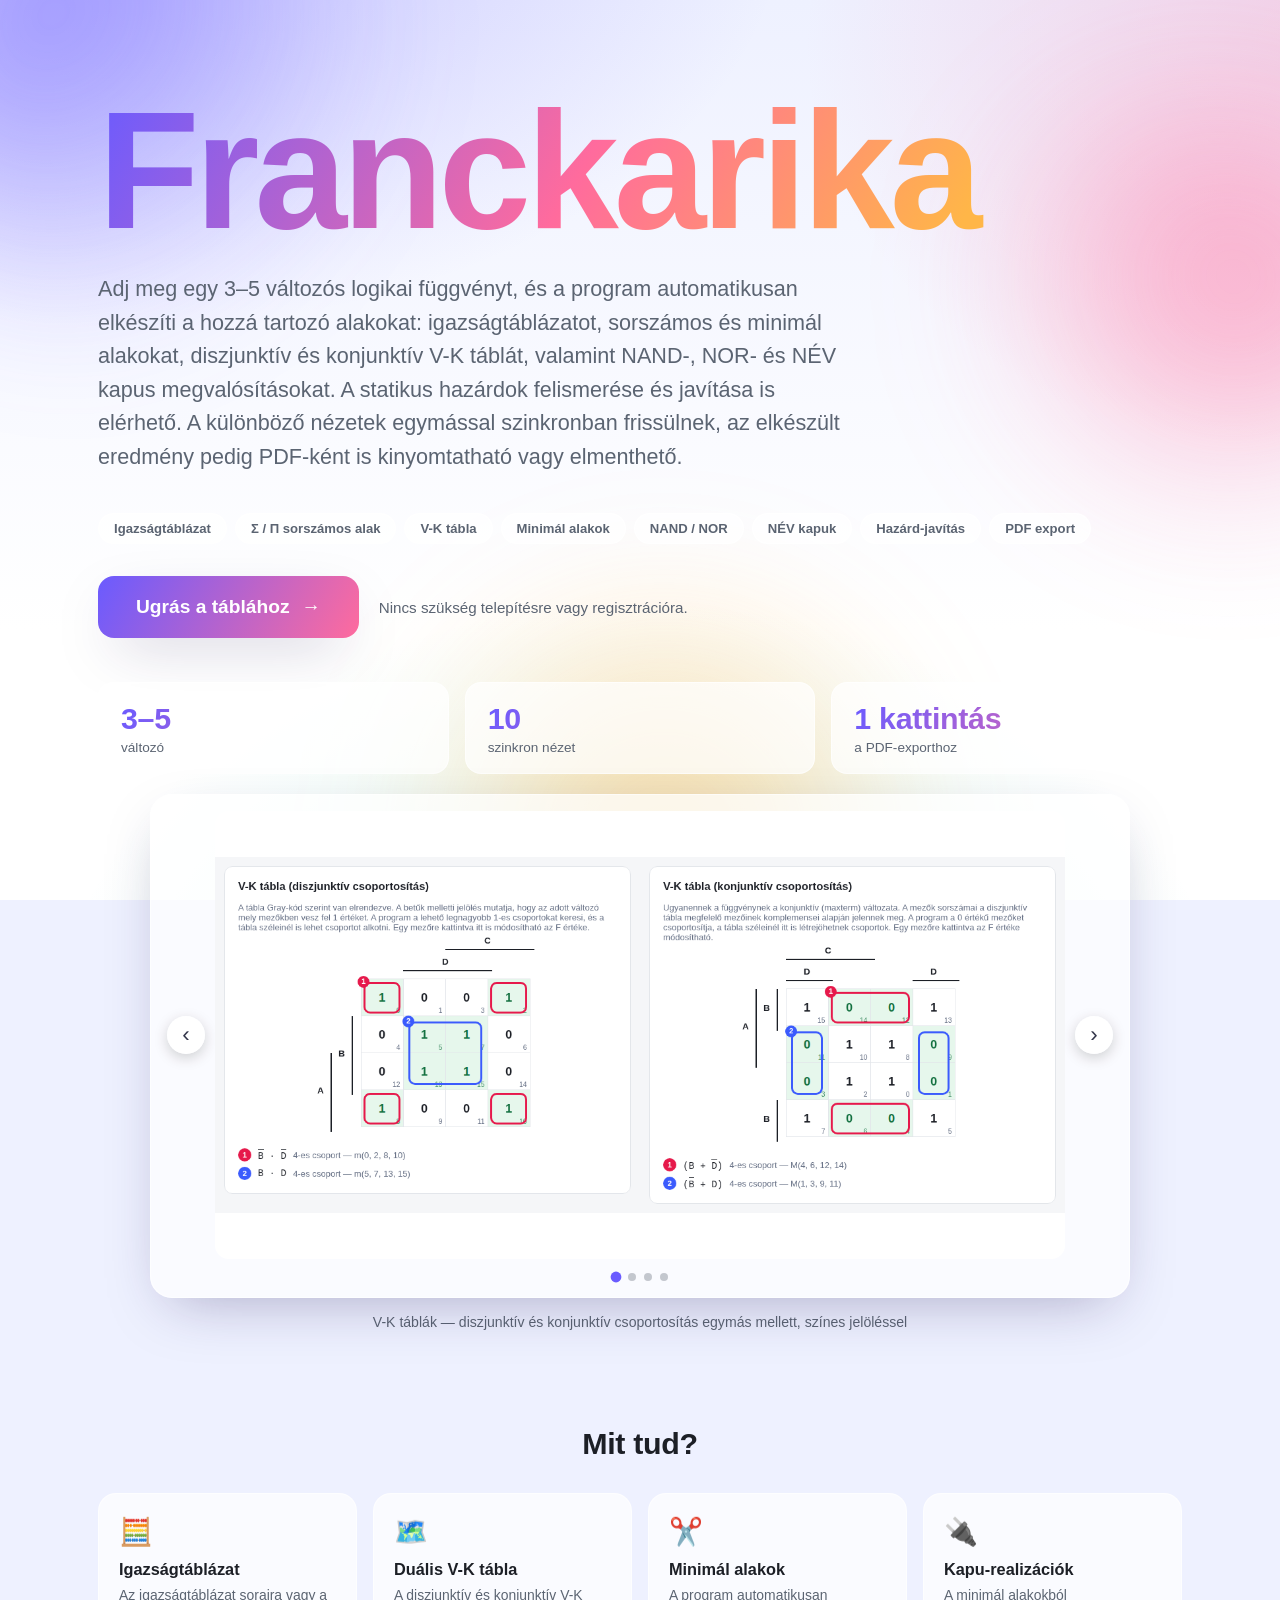
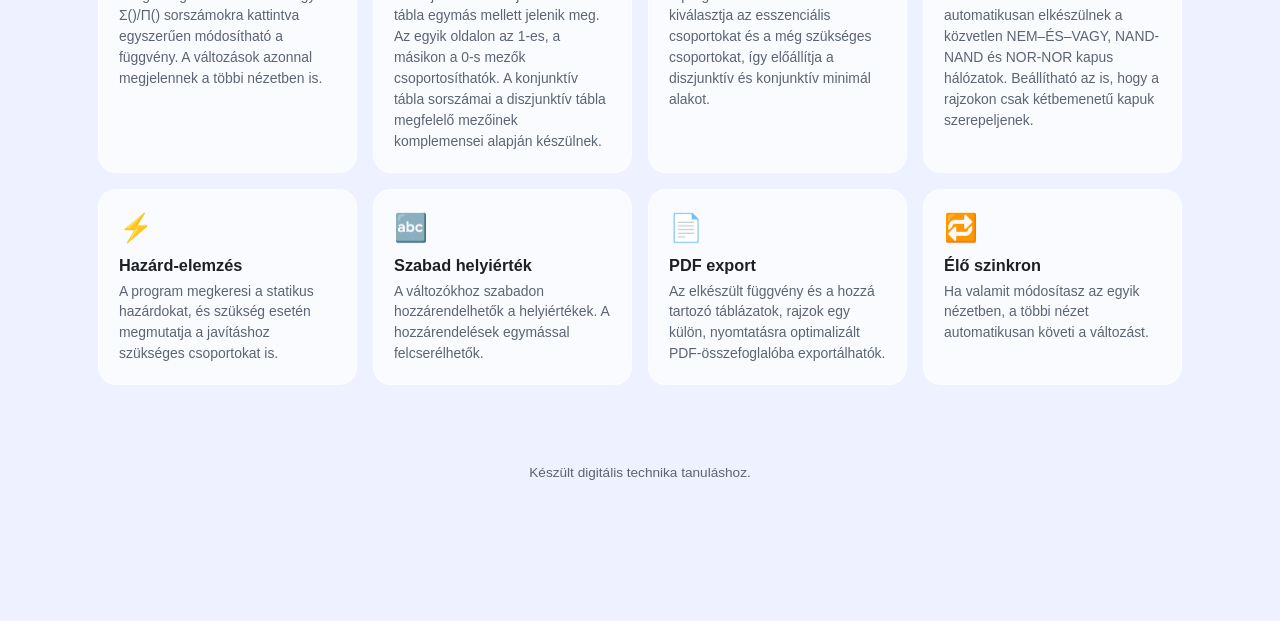
==== index.html @ 56fce655 "Initial commit" ====
<!DOCTYPE html>
<html lang="hu">
<head>
<meta charset="UTF-8">
<meta name="viewport" content="width=device-width, initial-scale=1.0">
<title>Franckarika</title>
<link rel="stylesheet" href="landing.css">
<link rel="stylesheet" href="shared.css">
</head>
<body>
  <div class="page-loader" id="page-loader">
    <div class="loader-grid"><span></span><span></span><span></span><span></span></div>
    <div class="loader-label">Betöltés…</div>
  </div>
  <script>
    (function () {
      var MIN_MS = 550;
      var start = performance.now();
      function reveal() {
        var el = document.getElementById("page-loader");
        if (!el) return;
        var wait = Math.max(0, MIN_MS - (performance.now() - start));
        setTimeout(function () { el.classList.add("is-hidden"); }, wait);
      }
      if (document.readyState === "complete") reveal();
      else window.addEventListener("load", reveal);
    })();
  </script>

  <div class="blob blob-a" aria-hidden="true"></div>
  <div class="blob blob-b" aria-hidden="true"></div>
  <div class="blob blob-c" aria-hidden="true"></div>

  <main class="landing">
    <section class="hero">
      <h1 class="hero-title">Franckarika</h1>
      <p class="hero-sub">Adj meg egy 3–5 változós logikai függvényt, és a program automatikusan elkészíti a hozzá tartozó alakokat: igazságtáblázatot, sorszámos és minimál alakokat, diszjunktív és konjunktív V-K táblát, valamint NAND-, NOR- és NÉV kapus megvalósításokat. A statikus hazárdok felismerése és javítása is elérhető. A különböző nézetek egymással szinkronban frissülnek, az elkészült eredmény pedig PDF-ként is kinyomtatható vagy elmenthető.</p>

      <div class="format-chips" aria-hidden="true">
        <span class="format-chip">Igazságtáblázat</span>
        <span class="format-chip">Σ / Π sorszámos alak</span>
        <span class="format-chip">V-K tábla</span>
        <span class="format-chip">Minimál alakok</span>
        <span class="format-chip">NAND / NOR</span>
        <span class="format-chip">NÉV kapuk</span>
        <span class="format-chip">Hazárd-javítás</span>
        <span class="format-chip">PDF export</span>
      </div>

      <div class="cta-row">
        <a class="cta-btn" href="tool/">
          Ugrás a táblához <span class="arrow">→</span>
        </a>
        <span class="cta-hint">Nincs szükség telepítésre vagy regisztrációra.</span>
      </div>

      <div class="stats-row">
        <div class="stat">
          <div class="stat-num">3–5</div>
          <div class="stat-label">változó</div>
        </div>
        <div class="stat">
          <div class="stat-num">10</div>
          <div class="stat-label">szinkron nézet</div>
        </div>
        <div class="stat">
          <div class="stat-num">1 kattintás</div>
          <div class="stat-label">a PDF-exporthoz</div>
        </div>
      </div>
    </section>

    <section class="demo-section">
      <div class="demo-frame">
        <div class="demo-carousel-wrap">
          <button type="button" class="demo-nav demo-nav-prev" id="demo-prev" aria-label="Előző kép">‹</button>
          <div class="demo-carousel" id="demo-carousel">
            <img class="demo-slide is-active" src="demo-vktabla.png"
                 alt="A Franckarika diszjunktív és konjunktív V-K tábláját mutató részlete, színes csoportosítással"
                 data-caption="V-K táblák — diszjunktív és konjunktív csoportosítás egymás mellett, színes jelöléssel">
            <img class="demo-slide" src="demo-tablazat.png"
                 alt="Beállítások, igazságtáblázat és sorszámos alak egymás mellett"
                 data-caption="Igazságtáblázat és sorszámos alak — bármelyiket szerkeszted, a többi azonnal frissül">
            <img class="demo-slide" src="demo-kapuk.png"
                 alt="NAND és NOR kapu-realizáció automatikusan rajzolt hálózata"
                 data-caption="NAND és NOR kapu-realizáció — automatikusan rajzolt, De Morgan-azonosság szerinti hálózat">
            <img class="demo-slide" src="demo-pdf.png"
                 alt="Letisztult, színes, automatikusan generált PDF összefoglaló"
                 data-caption="Egy kattintással letölthető, nyomtatható PDF-összefoglaló">
          </div>
          <button type="button" class="demo-nav demo-nav-next" id="demo-next" aria-label="Következő kép">›</button>
        </div>
        <div class="demo-dots" id="demo-dots" role="tablist" aria-label="Demó képek">
          <button type="button" class="demo-dot is-active" aria-label="1. kép megjelenítése" aria-selected="true"></button>
          <button type="button" class="demo-dot" aria-label="2. kép megjelenítése" aria-selected="false"></button>
          <button type="button" class="demo-dot" aria-label="3. kép megjelenítése" aria-selected="false"></button>
          <button type="button" class="demo-dot" aria-label="4. kép megjelenítése" aria-selected="false"></button>
        </div>
      </div>
      <p class="demo-caption" id="demo-caption">V-K táblák — diszjunktív és konjunktív csoportosítás egymás mellett, színes jelöléssel</p>
    </section>

    <section class="features-section">
      <h2 class="features-heading">Mit tud?</h2>
      <div class="features">
        <div class="feature-card">
          <span class="icon">🧮</span>
          <h3>Igazságtáblázat</h3>
          <p>Az igazságtáblázat soraira vagy a Σ()/Π() sorszámokra kattintva egyszerűen módosítható a függvény. A változások azonnal megjelennek a többi nézetben is.</p>
        </div>
        <div class="feature-card">
          <span class="icon">🗺️</span>
          <h3>Duális V-K tábla</h3>
          <p>A diszjunktív és konjunktív V-K tábla egymás mellett jelenik meg. Az egyik oldalon az 1-es, a másikon a 0-s mezők csoportosíthatók. A konjunktív tábla sorszámai a diszjunktív tábla megfelelő mezőinek komplemensei alapján készülnek.</p>
        </div>
        <div class="feature-card">
          <span class="icon">✂️</span>
          <h3>Minimál alakok</h3>
          <p>A program automatikusan kiválasztja az esszenciális csoportokat és a még szükséges csoportokat, így előállítja a diszjunktív és konjunktív minimál alakot.</p>
        </div>
        <div class="feature-card">
          <span class="icon">🔌</span>
          <h3>Kapu-realizációk</h3>
          <p>A minimál alakokból automatikusan elkészülnek a közvetlen NEM–ÉS–VAGY, NAND-NAND és NOR-NOR kapus hálózatok. Beállítható az is, hogy a rajzokon csak kétbemenetű kapuk szerepeljenek.</p>
        </div>
        <div class="feature-card">
          <span class="icon">⚡</span>
          <h3>Hazárd-elemzés</h3>
          <p>A program megkeresi a statikus hazárdokat, és szükség esetén megmutatja a javításhoz szükséges csoportokat is.</p>
        </div>
        <div class="feature-card">
          <span class="icon">🔤</span>
          <h3>Szabad helyiérték</h3>
          <p>A változókhoz szabadon hozzárendelhetők a helyiértékek. A hozzárendelések egymással felcserélhetők.</p>
        </div>
        <div class="feature-card">
          <span class="icon">📄</span>
          <h3>PDF export</h3>
          <p>Az elkészült függvény és a hozzá tartozó táblázatok, rajzok egy külön, nyomtatásra optimalizált PDF-összefoglalóba exportálhatók.</p>
        </div>
        <div class="feature-card">
          <span class="icon">🔁</span>
          <h3>Élő szinkron</h3>
          <p>Ha valamit módosítasz az egyik nézetben, a többi nézet automatikusan követi a változást.</p>
        </div>
      </div>
    </section>

    <p class="footer-note">Készült digitális technika tanuláshoz.</p>
  </main>

  <script src="landing.js"></script>
  <script src="transition.js"></script>
</body>
</html>
---- landing.css ----
:root {
  --bg-1: #eef1ff;
  --bg-2: #ffffff;
  --text: #1c1f26;
  --muted: #5b6472;
  --card-bg: rgba(255, 255, 255, 0.72);
  --card-border: rgba(255, 255, 255, 0.6);
  --accent-a: #6a5bff;
  --accent-b: #ff6b9d;
  --accent-c: #35d0ba;
  --accent-d: #ffb648;
  --shadow: 0 20px 60px -20px rgba(40, 30, 90, 0.35);
}

@media (prefers-color-scheme: dark) {
  :root {
    --bg-1: #0f1020;
    --bg-2: #14152a;
    --text: #eef0ff;
    --muted: #a4a9c4;
    --card-bg: rgba(30, 28, 58, 0.6);
    --card-border: rgba(255, 255, 255, 0.08);
    --shadow: 0 20px 60px -18px rgba(0, 0, 0, 0.6);
  }
}

* { box-sizing: border-box; }

/* page-loader/page-transition rules themselves live in shared.css; this page
   only needs to say what background the loader should match */
.page-loader {
  background: var(--bg-1);
}

html {
  background: var(--bg-1);
  overflow-x: hidden;
}

body {
  margin: 0;
  min-height: 100vh;
  color: var(--text);
  font-family: -apple-system, BlinkMacSystemFont, "Segoe UI", Roboto, Helvetica, Arial, sans-serif;
  background:
    radial-gradient(1100px 700px at 10% -10%, color-mix(in srgb, var(--accent-a) 28%, transparent), transparent 60%),
    radial-gradient(900px 700px at 105% 5%, color-mix(in srgb, var(--accent-b) 26%, transparent), transparent 60%),
    radial-gradient(1000px 800px at 50% 120%, color-mix(in srgb, var(--accent-c) 22%, transparent), transparent 60%),
    linear-gradient(180deg, var(--bg-1), var(--bg-2) 70%);
  background-attachment: fixed;
  overflow-x: hidden;
  position: relative;
}

/* soft drifting color blobs behind the content for extra depth/motion */
.blob {
  position: fixed;
  border-radius: 50%;
  filter: blur(70px);
  opacity: 0.55;
  z-index: 0;
  pointer-events: none;
}

.blob-a {
  width: 520px;
  height: 520px;
  top: -160px;
  left: -120px;
  background: radial-gradient(circle at 30% 30%, var(--accent-a), transparent 70%);
  animation: drift-a 22s ease-in-out infinite;
}

.blob-b {
  width: 460px;
  height: 460px;
  top: 10%;
  right: -140px;
  background: radial-gradient(circle at 60% 40%, var(--accent-b), transparent 70%);
  animation: drift-b 26s ease-in-out infinite;
}

.blob-c {
  width: 560px;
  height: 560px;
  bottom: -220px;
  left: 30%;
  background: radial-gradient(circle at 50% 50%, var(--accent-d), transparent 70%);
  animation: drift-c 30s ease-in-out infinite;
}

@keyframes drift-a {
  0%, 100% { transform: translate(0, 0) scale(1); }
  50% { transform: translate(60px, 50px) scale(1.08); }
}

@keyframes drift-b {
  0%, 100% { transform: translate(0, 0) scale(1); }
  50% { transform: translate(-50px, 40px) scale(1.06); }
}

@keyframes drift-c {
  0%, 100% { transform: translate(0, 0) scale(1); }
  50% { transform: translate(40px, -30px) scale(1.05); }
}

.landing {
  position: relative;
  z-index: 1;
  max-width: 1180px;
  margin: 0 auto;
  padding: 64px 48px 120px;
}

.hero {
  min-height: 62vh;
  display: flex;
  flex-direction: column;
  justify-content: center;
}

h1.hero-title {
  font-size: clamp(4rem, 13vw, 11rem);
  line-height: 0.94;
  margin: 28px 0 24px;
  font-weight: 800;
  letter-spacing: -0.03em;
  background: linear-gradient(120deg, var(--accent-a), var(--accent-b) 45%, var(--accent-d) 80%);
  -webkit-background-clip: text;
  background-clip: text;
  color: transparent;
}

.hero-sub {
  font-size: 1.35rem;
  line-height: 1.55;
  color: var(--muted);
  max-width: 62ch;
  margin: 0 0 40px;
}

.format-chips {
  display: flex;
  flex-wrap: wrap;
  gap: 8px;
  margin: 0 0 32px;
}

.format-chip {
  padding: 7px 15px;
  border-radius: 999px;
  background: var(--card-bg);
  border: 1px solid var(--card-border);
  backdrop-filter: blur(6px);
  font-size: 0.82rem;
  font-weight: 600;
  color: var(--muted);
}

.cta-row {
  display: flex;
  align-items: center;
  gap: 20px;
  flex-wrap: wrap;
}

.cta-btn {
  display: inline-flex;
  align-items: center;
  gap: 12px;
  font-size: 1.2rem;
  font-weight: 700;
  color: #fff;
  text-decoration: none;
  padding: 20px 38px;
  border-radius: 16px;
  background: linear-gradient(120deg, var(--accent-a), var(--accent-b));
  box-shadow: var(--shadow);
  transition: transform 0.18s ease, box-shadow 0.18s ease;
}

.cta-btn:hover {
  transform: translateY(-3px) scale(1.02);
  box-shadow: 0 28px 70px -16px rgba(90, 60, 200, 0.5);
}

.cta-btn:active {
  transform: translateY(0) scale(0.99);
}

.cta-btn .arrow {
  transition: transform 0.18s ease;
}

.cta-btn:hover .arrow {
  transform: translateX(5px);
}

.cta-hint {
  color: var(--muted);
  font-size: 0.95rem;
}

.stats-row {
  display: flex;
  flex-wrap: wrap;
  gap: 16px;
  margin-top: 44px;
}

.stat {
  flex: 1 1 160px;
  background: var(--card-bg);
  border: 1px solid var(--card-border);
  border-radius: 16px;
  padding: 18px 22px;
  backdrop-filter: blur(6px);
}

.stat-num {
  font-size: 1.9rem;
  font-weight: 800;
  letter-spacing: -0.01em;
  background: linear-gradient(120deg, var(--accent-a), var(--accent-b));
  -webkit-background-clip: text;
  background-clip: text;
  color: transparent;
}

.stat-label {
  font-size: 0.85rem;
  color: var(--muted);
  margin-top: 4px;
}

/* the product shot gets its own full-width section below the hero, instead
   of squeezed into a side column — makes it the centerpiece it deserves
   and lets it scale up on wide screens */
.demo-section {
  margin-top: 20px;
}

.demo-frame {
  max-width: 980px;
  margin: 0 auto;
  background: var(--card-bg);
  border: 1px solid var(--card-border);
  border-radius: 22px;
  padding: 16px;
  box-shadow: var(--shadow);
  backdrop-filter: blur(6px);
  transition: transform 0.25s ease;
}

.demo-frame:hover {
  transform: translateY(-4px);
}

/* the carousel and its two nav buttons as flex siblings — the buttons
   take their own fixed width and the carousel fills whatever's left, so
   they sit fully beside the picture rather than floating on top of it,
   at any frame width, with no absolute-position math needed */
.demo-carousel-wrap {
  display: flex;
  align-items: center;
  gap: 10px;
}

/* fixed-ratio "stage" so the frame never jumps size as slides of very
   different natural shapes (a wide K-map pair vs. a tall PDF page) cross-
   fade through it — object-fit:contain letterboxes/pillarboxes each one
   against the mat color instead of cropping or stretching it */
.demo-carousel {
  position: relative;
  flex: 1 1 auto;
  min-width: 0;
  aspect-ratio: 1.9 / 1;
  background: var(--bg-2);
  border-radius: 14px;
  overflow: hidden;
}

.demo-slide {
  position: absolute;
  inset: 0;
  width: 100%;
  height: 100%;
  object-fit: contain;
  opacity: 0;
  transition: opacity 0.5s ease;
}

.demo-slide.is-active {
  opacity: 1;
}

/* small round "glass" buttons beside the picture — the dots alone don't
   read as "there's more" at a glance, these make it obvious there's a
   whole set of screenshots to click through, not just one static picture */
.demo-nav {
  flex: none;
  width: 38px;
  height: 38px;
  border: none;
  border-radius: 50%;
  background: rgba(255, 255, 255, 0.85);
  color: #33364a;
  font-size: 1.4rem;
  line-height: 1;
  display: flex;
  align-items: center;
  justify-content: center;
  cursor: pointer;
  box-shadow: 0 4px 14px rgba(0, 0, 0, 0.18);
  transition: background 0.15s ease, transform 0.15s ease, box-shadow 0.15s ease;
}

.demo-nav:hover {
  background: #fff;
  box-shadow: 0 6px 18px rgba(0, 0, 0, 0.26);
  transform: scale(1.1);
}

.demo-nav:active {
  transform: scale(0.96);
}

@media (max-width: 560px) {
  .demo-carousel-wrap {
    gap: 6px;
  }

  .demo-nav {
    width: 30px;
    height: 30px;
    font-size: 1.1rem;
  }
}

.demo-dots {
  display: flex;
  justify-content: center;
  gap: 8px;
  margin-top: 14px;
}

/* var(--card-border) (translucent white) all but disappears sitting on
   .demo-frame's own translucent-white background — needs a solid, muted
   tone instead to actually read as a dot rather than nothing */
.demo-dot {
  width: 8px;
  height: 8px;
  padding: 0;
  border: none;
  border-radius: 999px;
  background: var(--muted);
  opacity: 0.35;
  cursor: pointer;
  transition: opacity 0.15s ease, background 0.15s ease, transform 0.15s ease;
}

.demo-dot:hover {
  opacity: 0.7;
}

.demo-dot.is-active {
  background: var(--accent-a);
  opacity: 1;
  transform: scale(1.35);
}

.demo-caption {
  text-align: center;
  color: var(--muted);
  font-size: 0.88rem;
  margin: 16px 0 0;
}

.features-section {
  margin-top: 96px;
}

.features-heading {
  text-align: center;
  font-size: 1.9rem;
  font-weight: 800;
  letter-spacing: -0.01em;
  margin: 0 0 32px;
}

/* explicit column counts per breakpoint instead of auto-fit — auto-fit's
   count depends on exact container width, and with 8 cards that easily
   lands on an awkward remainder (e.g. 4 across leaves the 9th alone on
   its own row). Fixed counts always divide 8 evenly, at every width */
.features {
  display: grid;
  grid-template-columns: repeat(4, 1fr);
  gap: 16px;
}

.feature-card {
  background: var(--card-bg);
  border: 1px solid var(--card-border);
  border-radius: 18px;
  padding: 22px 20px 20px;
  backdrop-filter: blur(6px);
  transition: transform 0.18s ease, box-shadow 0.18s ease;
}

.feature-card:hover {
  transform: translateY(-3px);
  box-shadow: var(--shadow);
}

.feature-card .icon {
  font-size: 1.7rem;
  display: block;
  margin-bottom: 12px;
}

.feature-card h3 {
  font-size: 1.02rem;
  margin: 0 0 6px;
}

.feature-card p {
  font-size: 0.87rem;
  color: var(--muted);
  margin: 0;
  line-height: 1.5;
}

.footer-note {
  text-align: center;
  color: var(--muted);
  font-size: 0.85rem;
  margin-top: 80px;
}

@media (max-width: 900px) {
  .landing {
    padding: 40px 20px 80px;
  }

  .hero {
    min-height: auto;
  }

  .features-section {
    margin-top: 64px;
  }

  .features {
    grid-template-columns: repeat(2, 1fr);
  }
}

@media (max-width: 560px) {
  .features {
    grid-template-columns: 1fr;
  }
}
---- shared.css ----
/* Shared between the landing page (index.html) and the tool (tool/index.html):
   the page-loader and the manual
   page-switch transition (see transition.js). Kept in one place so the two
   pages' loaders/transitions can never drift apart the way they had.

   animated on main (not body): a transform animation on body would make it a
   containing block for position:fixed children (like .page-loader/.blob),
   breaking their viewport-relative positioning. Each page still supplies its
   own --accent-a..d (brand colors) and sets .page-loader's background to
   match its own base background. */

main {
  animation: fk-page-enter 460ms cubic-bezier(0.16, 1, 0.3, 1) both;
}

body.page-exit main {
  animation: fk-page-exit 320ms cubic-bezier(0.4, 0, 0.2, 1) both;
}

@keyframes fk-page-enter {
  from { opacity: 0; transform: translateY(18px) scale(0.99); }
}

@keyframes fk-page-exit {
  to { opacity: 0; transform: translateY(-14px) scale(0.99); }
}

.page-loader {
  position: fixed;
  inset: 0;
  z-index: 9999;
  display: flex;
  flex-direction: column;
  align-items: center;
  justify-content: center;
  gap: 28px;
  transition: opacity 0.35s ease, visibility 0.35s ease;
}

.page-loader.is-hidden {
  opacity: 0;
  visibility: hidden;
  pointer-events: none;
}

.loader-grid {
  display: grid;
  grid-template-columns: repeat(2, 46px);
  grid-template-rows: repeat(2, 46px);
  gap: 16px;
}

.loader-grid span {
  border-radius: 12px;
  animation: loader-pulse 1.1s ease-in-out infinite;
}

.loader-grid span:nth-child(1) { background: var(--accent-a); animation-delay: 0s; }
.loader-grid span:nth-child(2) { background: var(--accent-b); animation-delay: 0.15s; }
.loader-grid span:nth-child(3) { background: var(--accent-c); animation-delay: 0.3s; }
.loader-grid span:nth-child(4) { background: var(--accent-d); animation-delay: 0.45s; }

@keyframes loader-pulse {
  0%, 100% { transform: scale(0.55); opacity: 0.5; }
  40% { transform: scale(1); opacity: 1; }
}

.loader-label {
  font-size: 1.3rem;
  font-weight: 700;
  color: var(--muted);
  letter-spacing: 0.02em;
}
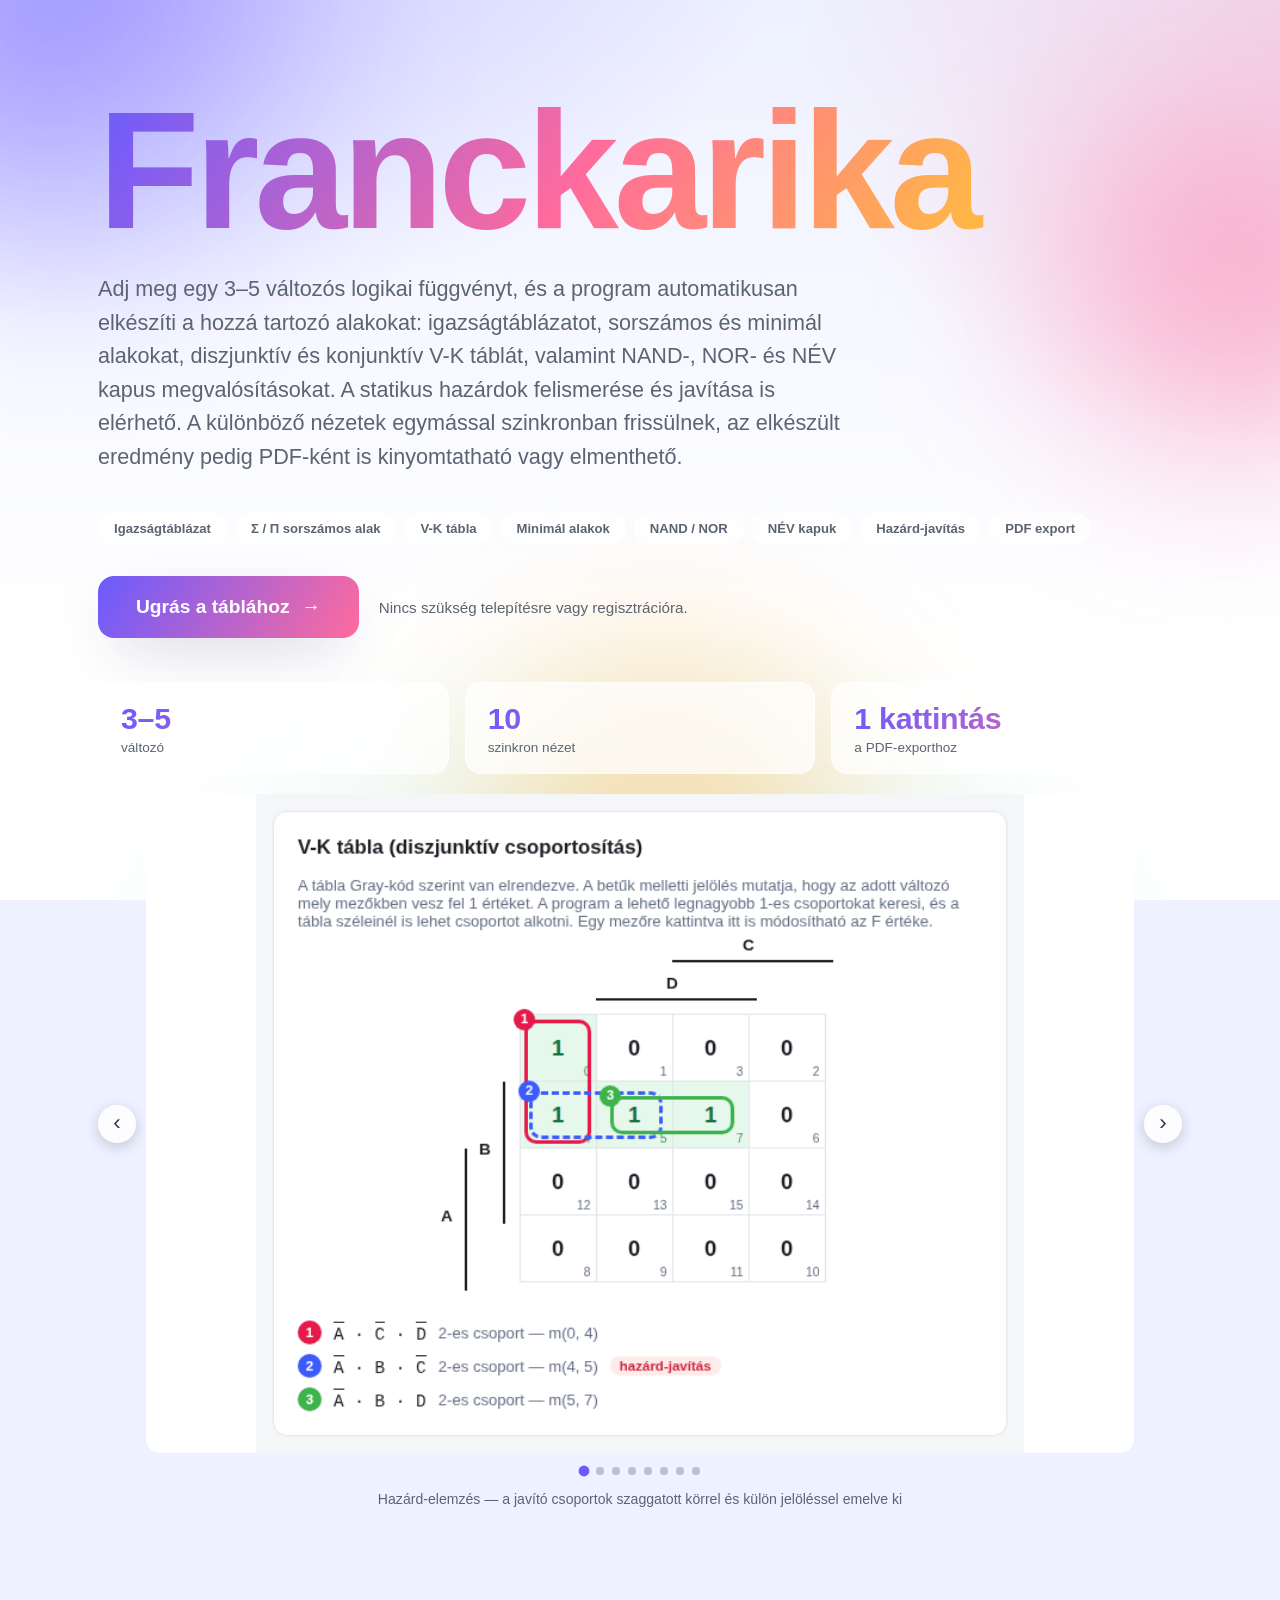
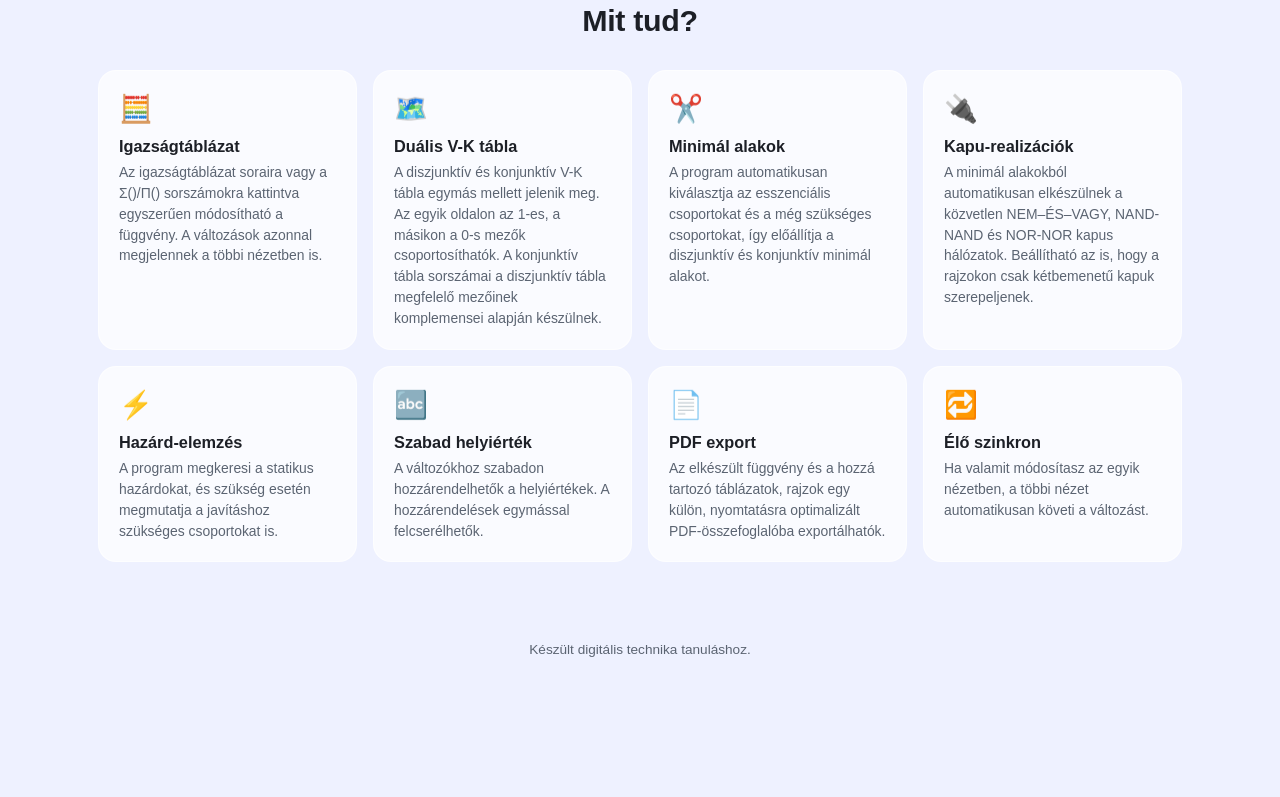
==== commit adca88c1: "Expand landing page demo carousel to 8 slides with lightbox - Add caption text inside the lightbox, " ====
--- a/index.html
+++ b/index.html
@@ -75,15 +75,27 @@
         <div class="demo-carousel-wrap">
           <button type="button" class="demo-nav demo-nav-prev" id="demo-prev" aria-label="Előző kép">‹</button>
           <div class="demo-carousel" id="demo-carousel">
-            <img class="demo-slide is-active" src="demo-vktabla.png"
-                 alt="A Franckarika diszjunktív és konjunktív V-K tábláját mutató részlete, színes csoportosítással"
-                 data-caption="V-K táblák — diszjunktív és konjunktív csoportosítás egymás mellett, színes jelöléssel">
+            <img class="demo-slide is-active" src="demo-hazard.png"
+                 alt="V-K tábla szaggatott körrel jelölt statikus hazard javító csoporttal"
+                 data-caption="Hazárd-elemzés — a javító csoportok szaggatott körrel és külön jelöléssel emelve ki">
             <img class="demo-slide" src="demo-tablazat.png"
                  alt="Beállítások, igazságtáblázat és sorszámos alak egymás mellett"
                  data-caption="Igazságtáblázat és sorszámos alak — bármelyiket szerkeszted, a többi azonnal frissül">
+            <img class="demo-slide" src="demo-vktabla.png"
+                 alt="A Franckarika diszjunktív V-K tábláját mutató részlete, színes csoportosítással"
+                 data-caption="V-K tábla — automatikus, színes csoportosítás, kattintható mezőkkel">
+            <img class="demo-slide" src="demo-nev.png"
+                 alt="NÉV kapukkal — NEM, ÉS és VAGY kapukkal felépített közvetlen hálózat"
+                 data-caption="Realizálás NÉV kapukkal — a minimál alak közvetlen, tankönyvi megvalósítása">
             <img class="demo-slide" src="demo-kapuk.png"
-                 alt="NAND és NOR kapu-realizáció automatikusan rajzolt hálózata"
-                 data-caption="NAND és NOR kapu-realizáció — automatikusan rajzolt, De Morgan-azonosság szerinti hálózat">
+                 alt="NAND kapu-realizáció automatikusan rajzolt hálózata"
+                 data-caption="NAND kapu-realizáció — automatikusan rajzolt, De Morgan-azonosság szerinti hálózat">
+            <img class="demo-slide" src="demo-vktabla-konj.png"
+                 alt="A Franckarika konjunktív V-K tábláját mutató részlete, 3-változós példával"
+                 data-caption="Konjunktív V-K tábla — most 3 változóval, a 0-mezőket csoportosítva">
+            <img class="demo-slide" src="demo-ketbemenetu.png"
+                 alt="NAND hálózat kizárólag kétbemenetű kapukra bontva"
+                 data-caption="Kétbemenetű kapuláncok — egy kapcsolóval a klasszikus univerzális kapu technikával épül fel">
             <img class="demo-slide" src="demo-pdf.png"
                  alt="Letisztult, színes, automatikusan generált PDF összefoglaló"
                  data-caption="Egy kattintással letölthető, nyomtatható PDF-összefoglaló">
@@ -95,9 +107,13 @@
           <button type="button" class="demo-dot" aria-label="2. kép megjelenítése" aria-selected="false"></button>
           <button type="button" class="demo-dot" aria-label="3. kép megjelenítése" aria-selected="false"></button>
           <button type="button" class="demo-dot" aria-label="4. kép megjelenítése" aria-selected="false"></button>
+          <button type="button" class="demo-dot" aria-label="5. kép megjelenítése" aria-selected="false"></button>
+          <button type="button" class="demo-dot" aria-label="6. kép megjelenítése" aria-selected="false"></button>
+          <button type="button" class="demo-dot" aria-label="7. kép megjelenítése" aria-selected="false"></button>
+          <button type="button" class="demo-dot" aria-label="8. kép megjelenítése" aria-selected="false"></button>
         </div>
       </div>
-      <p class="demo-caption" id="demo-caption">V-K táblák — diszjunktív és konjunktív csoportosítás egymás mellett, színes jelöléssel</p>
+      <p class="demo-caption" id="demo-caption">Hazárd-elemzés — a javító csoportok szaggatott körrel és külön jelöléssel emelve ki</p>
     </section>
 
     <section class="features-section">
@@ -149,6 +165,16 @@
     <p class="footer-note">Készült digitális technika tanuláshoz.</p>
   </main>
 
+  <div class="demo-lightbox" id="demo-lightbox">
+    <button type="button" class="demo-lightbox-close" id="demo-lightbox-close" aria-label="Bezárás">×</button>
+    <button type="button" class="demo-lightbox-nav demo-lightbox-prev" id="demo-lightbox-prev" aria-label="Előző kép">‹</button>
+    <div class="demo-lightbox-content">
+      <img id="demo-lightbox-img" src="" alt="">
+      <p class="demo-lightbox-caption" id="demo-lightbox-caption"></p>
+    </div>
+    <button type="button" class="demo-lightbox-nav demo-lightbox-next" id="demo-lightbox-next" aria-label="Következő kép">›</button>
+  </div>
+
   <script src="landing.js"></script>
   <script src="transition.js"></script>
 </body>
--- a/landing.css
+++ b/landing.css
@@ -240,20 +240,11 @@
   margin-top: 20px;
 }
 
+/* no max-width cap — fills the same width as the hero text/stats above it
+   instead of being artificially boxed in, so the screenshots read bigger
+   by default */
 .demo-frame {
-  max-width: 980px;
-  margin: 0 auto;
-  background: var(--card-bg);
-  border: 1px solid var(--card-border);
-  border-radius: 22px;
-  padding: 16px;
-  box-shadow: var(--shadow);
-  backdrop-filter: blur(6px);
-  transition: transform 0.25s ease;
-}
-
-.demo-frame:hover {
-  transform: translateY(-4px);
+  width: 100%;
 }
 
 /* the carousel and its two nav buttons as flex siblings — the buttons
@@ -274,7 +265,7 @@
   position: relative;
   flex: 1 1 auto;
   min-width: 0;
-  aspect-ratio: 1.9 / 1;
+  aspect-ratio: 1.5 / 1;
   background: var(--bg-2);
   border-radius: 14px;
   overflow: hidden;
@@ -287,11 +278,18 @@
   height: 100%;
   object-fit: contain;
   opacity: 0;
+  /* an opacity:0 element still hit-tests — without this, whichever slide
+     is LAST in DOM order would always intercept clicks/hover no matter
+     which one is actually visible, since stacking order otherwise just
+     follows source order */
+  pointer-events: none;
   transition: opacity 0.5s ease;
 }
 
 .demo-slide.is-active {
   opacity: 1;
+  pointer-events: auto;
+  cursor: zoom-in;
 }
 
 /* small round "glass" buttons beside the picture — the dots alone don't
@@ -460,3 +458,141 @@
     grid-template-columns: 1fr;
   }
 }
+
+/* full-size view of whichever demo slide was tapped — on a phone the
+   carousel frame itself is only ever viewport-width minus gutters and
+   nav-button space, but this overlay drops both, so the same image
+   renders meaningfully bigger without needing a separate mobile-cropped
+   asset. visibility deliberately left out of the transition (only opacity
+   is) — transitioning visibility together with opacity delays the
+   element from actually becoming interactive/focusable until the
+   transition finishes, in at least some browsers */
+.demo-lightbox {
+  position: fixed;
+  inset: 0;
+  z-index: 200;
+  display: flex;
+  align-items: center;
+  justify-content: center;
+  padding: 24px;
+  background: rgba(10, 12, 20, 0.85);
+  opacity: 0;
+  visibility: hidden;
+  transition: opacity 0.2s ease;
+}
+
+.demo-lightbox.is-open {
+  opacity: 1;
+  visibility: visible;
+}
+
+.demo-lightbox-content {
+  display: flex;
+  flex-direction: column;
+  align-items: center;
+  gap: 12px;
+  max-width: 100%;
+  max-height: 100%;
+}
+
+.demo-lightbox img {
+  display: block;
+  max-width: 100%;
+  /* leave room below for the caption instead of the image claiming the
+     full available height and pushing the caption out of view */
+  max-height: calc(100vh - 48px - 44px);
+  border-radius: 10px;
+  box-shadow: 0 30px 80px -20px rgba(0, 0, 0, 0.6);
+  cursor: zoom-out;
+  opacity: 1;
+  transform: scale(1);
+  transition: opacity 0.18s ease, transform 0.18s ease;
+}
+
+.demo-lightbox-caption {
+  margin: 0;
+  color: rgba(255, 255, 255, 0.85);
+  font-size: 0.95rem;
+  text-align: center;
+  max-width: 70ch;
+  padding: 0 8px;
+}
+
+/* toggled briefly by landing.js around swapping the <img> src when
+   stepping to the next/previous slide while the lightbox is open, so the
+   switch reads as a deliberate little transition instead of an abrupt cut */
+.demo-lightbox img.is-switching {
+  opacity: 0;
+  transform: scale(0.96);
+}
+
+.demo-lightbox-close {
+  position: absolute;
+  top: 18px;
+  right: 18px;
+  width: 40px;
+  height: 40px;
+  border: none;
+  border-radius: 50%;
+  background: rgba(255, 255, 255, 0.15);
+  color: #fff;
+  font-size: 1.3rem;
+  line-height: 1;
+  cursor: pointer;
+  display: flex;
+  align-items: center;
+  justify-content: center;
+  transition: background 0.15s ease;
+}
+
+.demo-lightbox-close:hover {
+  background: rgba(255, 255, 255, 0.3);
+}
+
+.demo-lightbox-nav {
+  position: absolute;
+  top: 50%;
+  transform: translateY(-50%);
+  width: 48px;
+  height: 48px;
+  border: none;
+  border-radius: 50%;
+  background: rgba(255, 255, 255, 0.15);
+  color: #fff;
+  font-size: 1.7rem;
+  line-height: 1;
+  cursor: pointer;
+  display: flex;
+  align-items: center;
+  justify-content: center;
+  transition: background 0.15s ease, transform 0.15s ease;
+}
+
+.demo-lightbox-nav:hover {
+  background: rgba(255, 255, 255, 0.3);
+  transform: translateY(-50%) scale(1.08);
+}
+
+.demo-lightbox-prev {
+  left: 18px;
+}
+
+.demo-lightbox-next {
+  right: 18px;
+}
+
+@media (max-width: 560px) {
+  .demo-lightbox-nav {
+    width: 38px;
+    height: 38px;
+    font-size: 1.3rem;
+  }
+
+  .demo-lightbox-prev {
+    left: 6px;
+  }
+
+  .demo-lightbox-next {
+    right: 6px;
+  }
+}
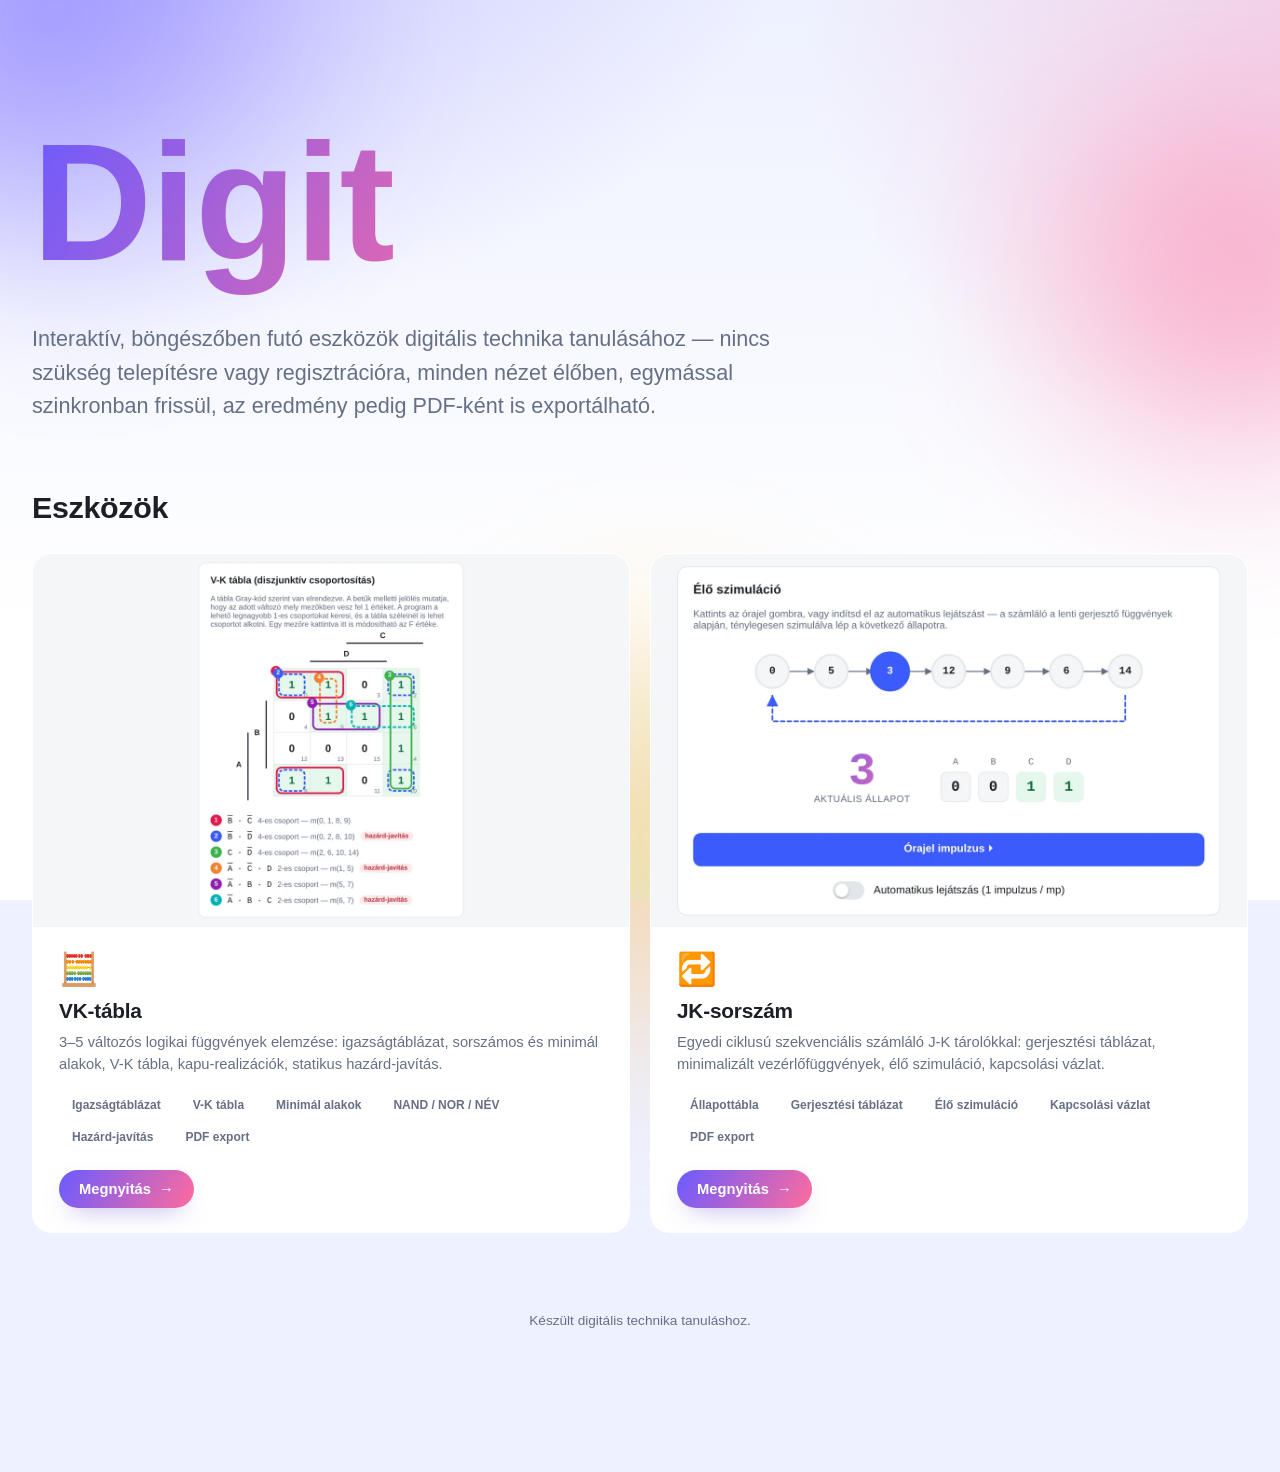
==== commit aa1ca5b1: "make jk-sorszam page, redo the main page" ====
--- a/index.html
+++ b/index.html
@@ -3,9 +3,10 @@
 <head>
 <meta charset="UTF-8">
 <meta name="viewport" content="width=device-width, initial-scale=1.0">
-<title>Franckarika</title>
+<title>Digit</title>
 <link rel="stylesheet" href="landing.css">
 <link rel="stylesheet" href="shared.css">
+<script src="tools.js"></script>
 </head>
 <body>
   <div class="page-loader" id="page-loader">
@@ -33,148 +34,18 @@
 
   <main class="landing">
     <section class="hero">
-      <h1 class="hero-title">Franckarika</h1>
-      <p class="hero-sub">Adj meg egy 3–5 változós logikai függvényt, és a program automatikusan elkészíti a hozzá tartozó alakokat: igazságtáblázatot, sorszámos és minimál alakokat, diszjunktív és konjunktív V-K táblát, valamint NAND-, NOR- és NÉV kapus megvalósításokat. A statikus hazárdok felismerése és javítása is elérhető. A különböző nézetek egymással szinkronban frissülnek, az elkészült eredmény pedig PDF-ként is kinyomtatható vagy elmenthető.</p>
-
-      <div class="format-chips" aria-hidden="true">
-        <span class="format-chip">Igazságtáblázat</span>
-        <span class="format-chip">Σ / Π sorszámos alak</span>
-        <span class="format-chip">V-K tábla</span>
-        <span class="format-chip">Minimál alakok</span>
-        <span class="format-chip">NAND / NOR</span>
-        <span class="format-chip">NÉV kapuk</span>
-        <span class="format-chip">Hazárd-javítás</span>
-        <span class="format-chip">PDF export</span>
-      </div>
-
-      <div class="cta-row">
-        <a class="cta-btn" href="tool/">
-          Ugrás a táblához <span class="arrow">→</span>
-        </a>
-        <span class="cta-hint">Nincs szükség telepítésre vagy regisztrációra.</span>
-      </div>
-
-      <div class="stats-row">
-        <div class="stat">
-          <div class="stat-num">3–5</div>
-          <div class="stat-label">változó</div>
-        </div>
-        <div class="stat">
-          <div class="stat-num">10</div>
-          <div class="stat-label">szinkron nézet</div>
-        </div>
-        <div class="stat">
-          <div class="stat-num">1 kattintás</div>
-          <div class="stat-label">a PDF-exporthoz</div>
-        </div>
-      </div>
+      <h1 class="hero-title">Digit</h1>
+      <p class="hero-sub">Interaktív, böngészőben futó eszközök digitális technika tanulásához — nincs szükség telepítésre vagy regisztrációra, minden nézet élőben, egymással szinkronban frissül, az eredmény pedig PDF-ként is exportálható.</p>
     </section>
 
-    <section class="demo-section">
-      <div class="demo-frame">
-        <div class="demo-carousel-wrap">
-          <button type="button" class="demo-nav demo-nav-prev" id="demo-prev" aria-label="Előző kép">‹</button>
-          <div class="demo-carousel" id="demo-carousel">
-            <img class="demo-slide is-active" src="demo-hazard.png"
-                 alt="V-K tábla szaggatott körrel jelölt statikus hazard javító csoporttal"
-                 data-caption="Hazárd-elemzés — a javító csoportok szaggatott körrel és külön jelöléssel emelve ki">
-            <img class="demo-slide" src="demo-tablazat.png"
-                 alt="Beállítások, igazságtáblázat és sorszámos alak egymás mellett"
-                 data-caption="Igazságtáblázat és sorszámos alak — bármelyiket szerkeszted, a többi azonnal frissül">
-            <img class="demo-slide" src="demo-vktabla.png"
-                 alt="A Franckarika diszjunktív V-K tábláját mutató részlete, színes csoportosítással"
-                 data-caption="V-K tábla — automatikus, színes csoportosítás, kattintható mezőkkel">
-            <img class="demo-slide" src="demo-nev.png"
-                 alt="NÉV kapukkal — NEM, ÉS és VAGY kapukkal felépített közvetlen hálózat"
-                 data-caption="Realizálás NÉV kapukkal — a minimál alak közvetlen, tankönyvi megvalósítása">
-            <img class="demo-slide" src="demo-kapuk.png"
-                 alt="NAND kapu-realizáció automatikusan rajzolt hálózata"
-                 data-caption="NAND kapu-realizáció — automatikusan rajzolt, De Morgan-azonosság szerinti hálózat">
-            <img class="demo-slide" src="demo-vktabla-konj.png"
-                 alt="A Franckarika konjunktív V-K tábláját mutató részlete, 3-változós példával"
-                 data-caption="Konjunktív V-K tábla — most 3 változóval, a 0-mezőket csoportosítva">
-            <img class="demo-slide" src="demo-ketbemenetu.png"
-                 alt="NAND hálózat kizárólag kétbemenetű kapukra bontva"
-                 data-caption="Kétbemenetű kapuláncok — egy kapcsolóval a klasszikus univerzális kapu technikával épül fel">
-            <img class="demo-slide" src="demo-pdf.png"
-                 alt="Letisztult, színes, automatikusan generált PDF összefoglaló"
-                 data-caption="Egy kattintással letölthető, nyomtatható PDF-összefoglaló">
-          </div>
-          <button type="button" class="demo-nav demo-nav-next" id="demo-next" aria-label="Következő kép">›</button>
-        </div>
-        <div class="demo-dots" id="demo-dots" role="tablist" aria-label="Demó képek">
-          <button type="button" class="demo-dot is-active" aria-label="1. kép megjelenítése" aria-selected="true"></button>
-          <button type="button" class="demo-dot" aria-label="2. kép megjelenítése" aria-selected="false"></button>
-          <button type="button" class="demo-dot" aria-label="3. kép megjelenítése" aria-selected="false"></button>
-          <button type="button" class="demo-dot" aria-label="4. kép megjelenítése" aria-selected="false"></button>
-          <button type="button" class="demo-dot" aria-label="5. kép megjelenítése" aria-selected="false"></button>
-          <button type="button" class="demo-dot" aria-label="6. kép megjelenítése" aria-selected="false"></button>
-          <button type="button" class="demo-dot" aria-label="7. kép megjelenítése" aria-selected="false"></button>
-          <button type="button" class="demo-dot" aria-label="8. kép megjelenítése" aria-selected="false"></button>
-        </div>
-      </div>
-      <p class="demo-caption" id="demo-caption">Hazárd-elemzés — a javító csoportok szaggatott körrel és külön jelöléssel emelve ki</p>
-    </section>
-
-    <section class="features-section">
-      <h2 class="features-heading">Mit tud?</h2>
-      <div class="features">
-        <div class="feature-card">
-          <span class="icon">🧮</span>
-          <h3>Igazságtáblázat</h3>
-          <p>Az igazságtáblázat soraira vagy a Σ()/Π() sorszámokra kattintva egyszerűen módosítható a függvény. A változások azonnal megjelennek a többi nézetben is.</p>
-        </div>
-        <div class="feature-card">
-          <span class="icon">🗺️</span>
-          <h3>Duális V-K tábla</h3>
-          <p>A diszjunktív és konjunktív V-K tábla egymás mellett jelenik meg. Az egyik oldalon az 1-es, a másikon a 0-s mezők csoportosíthatók. A konjunktív tábla sorszámai a diszjunktív tábla megfelelő mezőinek komplemensei alapján készülnek.</p>
-        </div>
-        <div class="feature-card">
-          <span class="icon">✂️</span>
-          <h3>Minimál alakok</h3>
-          <p>A program automatikusan kiválasztja az esszenciális csoportokat és a még szükséges csoportokat, így előállítja a diszjunktív és konjunktív minimál alakot.</p>
-        </div>
-        <div class="feature-card">
-          <span class="icon">🔌</span>
-          <h3>Kapu-realizációk</h3>
-          <p>A minimál alakokból automatikusan elkészülnek a közvetlen NEM–ÉS–VAGY, NAND-NAND és NOR-NOR kapus hálózatok. Beállítható az is, hogy a rajzokon csak kétbemenetű kapuk szerepeljenek.</p>
-        </div>
-        <div class="feature-card">
-          <span class="icon">⚡</span>
-          <h3>Hazárd-elemzés</h3>
-          <p>A program megkeresi a statikus hazárdokat, és szükség esetén megmutatja a javításhoz szükséges csoportokat is.</p>
-        </div>
-        <div class="feature-card">
-          <span class="icon">🔤</span>
-          <h3>Szabad helyiérték</h3>
-          <p>A változókhoz szabadon hozzárendelhetők a helyiértékek. A hozzárendelések egymással felcserélhetők.</p>
-        </div>
-        <div class="feature-card">
-          <span class="icon">📄</span>
-          <h3>PDF export</h3>
-          <p>Az elkészült függvény és a hozzá tartozó táblázatok, rajzok egy külön, nyomtatásra optimalizált PDF-összefoglalóba exportálhatók.</p>
-        </div>
-        <div class="feature-card">
-          <span class="icon">🔁</span>
-          <h3>Élő szinkron</h3>
-          <p>Ha valamit módosítasz az egyik nézetben, a többi nézet automatikusan követi a változást.</p>
-        </div>
-      </div>
+    <section class="tools-section">
+      <h2 class="section-heading">Eszközök</h2>
+      <div class="tools-grid" id="tools-grid"></div>
     </section>
 
     <p class="footer-note">Készült digitális technika tanuláshoz.</p>
   </main>
 
-  <div class="demo-lightbox" id="demo-lightbox">
-    <button type="button" class="demo-lightbox-close" id="demo-lightbox-close" aria-label="Bezárás">×</button>
-    <button type="button" class="demo-lightbox-nav demo-lightbox-prev" id="demo-lightbox-prev" aria-label="Előző kép">‹</button>
-    <div class="demo-lightbox-content">
-      <img id="demo-lightbox-img" src="" alt="">
-      <p class="demo-lightbox-caption" id="demo-lightbox-caption"></p>
-    </div>
-    <button type="button" class="demo-lightbox-nav demo-lightbox-next" id="demo-lightbox-next" aria-label="Következő kép">›</button>
-  </div>
-
   <script src="landing.js"></script>
   <script src="transition.js"></script>
 </body>
--- a/landing.css
+++ b/landing.css
@@ -1,3 +1,5 @@
+/* --accent-a..e (the brand palette used by the loader dots below) now
+   live in shared.css, identical across the landing/vk-tabla/jk-sorszam pages */
 :root {
   --bg-1: #eef1ff;
   --bg-2: #ffffff;
@@ -5,10 +7,6 @@
   --muted: #5b6472;
   --card-bg: rgba(255, 255, 255, 0.72);
   --card-border: rgba(255, 255, 255, 0.6);
-  --accent-a: #6a5bff;
-  --accent-b: #ff6b9d;
-  --accent-c: #35d0ba;
-  --accent-d: #ffb648;
   --shadow: 0 20px 60px -20px rgba(40, 30, 90, 0.35);
 }
 
@@ -107,13 +105,13 @@
 .landing {
   position: relative;
   z-index: 1;
-  max-width: 1180px;
+  max-width: 1440px;
   margin: 0 auto;
-  padding: 64px 48px 120px;
+  padding: 64px 32px 120px;
 }
 
 .hero {
-  min-height: 62vh;
+  min-height: 46vh;
   display: flex;
   flex-direction: column;
   justify-content: center;
@@ -121,10 +119,22 @@
 
 h1.hero-title {
   font-size: clamp(4rem, 13vw, 11rem);
-  line-height: 0.94;
-  margin: 28px 0 24px;
+  line-height: 1.15;
+  /* background-clip: text only paints the gradient inside the element's
+     own box, so any glyph ink that hangs below it is simply invisible —
+     and how far the "g"'s descender hangs depends on which font the
+     system stack resolves to (Nimbus Sans on Linux drops much lower than
+     Helvetica/Arial). The bottom padding extends the painted box well
+     past any common descender; the margin gives the same amount back so
+     the layout below doesn't move. */
+  padding-bottom: 0.25em;
+  margin: 28px 0 calc(24px - 0.25em);
   font-weight: 800;
-  letter-spacing: -0.03em;
+  /* -0.03em was tuned for "Franckarika" (11 letters, no round bowls) —
+     at up to 11rem that's over 5px of negative tracking per letter pair,
+     which on a short, round-heavy word like "Digit" visibly crushes the
+     "g" into its neighboring "i"s instead of just looking tight */
+  letter-spacing: -0.01em;
   background: linear-gradient(120deg, var(--accent-a), var(--accent-b) 45%, var(--accent-d) 80%);
   -webkit-background-clip: text;
   background-clip: text;
@@ -139,293 +149,151 @@
   margin: 0 0 40px;
 }
 
-.format-chips {
-  display: flex;
-  flex-wrap: wrap;
-  gap: 8px;
-  margin: 0 0 32px;
-}
-
-.format-chip {
-  padding: 7px 15px;
-  border-radius: 999px;
-  background: var(--card-bg);
-  border: 1px solid var(--card-border);
-  backdrop-filter: blur(6px);
-  font-size: 0.82rem;
-  font-weight: 600;
-  color: var(--muted);
-}
-
-.cta-row {
-  display: flex;
-  align-items: center;
-  gap: 20px;
-  flex-wrap: wrap;
-}
-
-.cta-btn {
-  display: inline-flex;
-  align-items: center;
-  gap: 12px;
-  font-size: 1.2rem;
-  font-weight: 700;
-  color: #fff;
-  text-decoration: none;
-  padding: 20px 38px;
-  border-radius: 16px;
-  background: linear-gradient(120deg, var(--accent-a), var(--accent-b));
-  box-shadow: var(--shadow);
-  transition: transform 0.18s ease, box-shadow 0.18s ease;
-}
-
-.cta-btn:hover {
-  transform: translateY(-3px) scale(1.02);
-  box-shadow: 0 28px 70px -16px rgba(90, 60, 200, 0.5);
-}
-
-.cta-btn:active {
-  transform: translateY(0) scale(0.99);
-}
-
-.cta-btn .arrow {
-  transition: transform 0.18s ease;
-}
-
-.cta-btn:hover .arrow {
-  transform: translateX(5px);
-}
-
-.cta-hint {
-  color: var(--muted);
-  font-size: 0.95rem;
-}
-
-.stats-row {
-  display: flex;
-  flex-wrap: wrap;
-  gap: 16px;
-  margin-top: 44px;
-}
-
-.stat {
-  flex: 1 1 160px;
-  background: var(--card-bg);
-  border: 1px solid var(--card-border);
-  border-radius: 16px;
-  padding: 18px 22px;
-  backdrop-filter: blur(6px);
-}
-
-.stat-num {
+.section-heading {
   font-size: 1.9rem;
   font-weight: 800;
   letter-spacing: -0.01em;
-  background: linear-gradient(120deg, var(--accent-a), var(--accent-b));
-  -webkit-background-clip: text;
-  background-clip: text;
-  color: transparent;
-}
-
-.stat-label {
-  font-size: 0.85rem;
-  color: var(--muted);
-  margin-top: 4px;
-}
-
-/* the product shot gets its own full-width section below the hero, instead
-   of squeezed into a side column — makes it the centerpiece it deserves
-   and lets it scale up on wide screens */
-.demo-section {
-  margin-top: 20px;
-}
-
-/* no max-width cap — fills the same width as the hero text/stats above it
-   instead of being artificially boxed in, so the screenshots read bigger
-   by default */
-.demo-frame {
+  margin: 0 0 28px;
+}
+
+.tools-section {
+  margin-top: 12px;
+}
+
+/* two equal-weight cards today, wraps to as many as .tools.js grows to —
+   a fixed minmax track (not a fixed column count) is what makes this
+   genuinely open-ended: a third/fourth tool just reflows in, no CSS
+   change needed */
+.tools-grid {
+  display: grid;
+  grid-template-columns: repeat(auto-fit, minmax(280px, 1fr));
+  gap: 20px;
+}
+
+/* not a wrapping <a> — the image and the CTA link both live inside, and a
+   single enclosing link can't contain another link (or safely coexist
+   with more than one clickable thing later) */
+.tool-card {
+  display: flex;
+  flex-direction: column;
+  align-items: stretch;
+  background: var(--card-bg);
+  border: 1px solid var(--card-border);
+  border-radius: 20px;
+  overflow: hidden;
+  backdrop-filter: blur(6px);
+  transition: transform 0.18s ease, box-shadow 0.18s ease;
+}
+
+.tool-card:hover {
+  transform: translateY(-4px);
+  box-shadow: var(--shadow);
+}
+
+/* full-bleed to the card's own edges — a tool with no screenshots yet
+   (see tools.js) just skips this element entirely and its card is the
+   same size and layout as one that has it, only shorter. The slides are
+   stacked on top of each other and crossfaded by landing.js; the
+   screenshots are all framed at exactly 16:10, so cover never crops. */
+.tool-card-slides {
+  position: relative;
+  display: block;
   width: 100%;
-}
-
-/* the carousel and its two nav buttons as flex siblings — the buttons
-   take their own fixed width and the carousel fills whatever's left, so
-   they sit fully beside the picture rather than floating on top of it,
-   at any frame width, with no absolute-position math needed */
-.demo-carousel-wrap {
-  display: flex;
-  align-items: center;
-  gap: 10px;
-}
-
-/* fixed-ratio "stage" so the frame never jumps size as slides of very
-   different natural shapes (a wide K-map pair vs. a tall PDF page) cross-
-   fade through it — object-fit:contain letterboxes/pillarboxes each one
-   against the mat color instead of cropping or stretching it */
-.demo-carousel {
-  position: relative;
-  flex: 1 1 auto;
-  min-width: 0;
-  aspect-ratio: 1.5 / 1;
+  aspect-ratio: 16 / 10;
+  overflow: hidden;
   background: var(--bg-2);
-  border-radius: 14px;
-  overflow: hidden;
-}
-
-.demo-slide {
+}
+
+.tool-card-slide {
   position: absolute;
   inset: 0;
   width: 100%;
   height: 100%;
-  object-fit: contain;
+  object-fit: cover;
+  object-position: top;
   opacity: 0;
-  /* an opacity:0 element still hit-tests — without this, whichever slide
-     is LAST in DOM order would always intercept clicks/hover no matter
-     which one is actually visible, since stacking order otherwise just
-     follows source order */
-  pointer-events: none;
-  transition: opacity 0.5s ease;
-}
-
-.demo-slide.is-active {
+  transition: opacity 0.6s ease;
+}
+
+.tool-card-slide.is-active {
   opacity: 1;
-  pointer-events: auto;
-  cursor: zoom-in;
-}
-
-/* small round "glass" buttons beside the picture — the dots alone don't
-   read as "there's more" at a glance, these make it obvious there's a
-   whole set of screenshots to click through, not just one static picture */
-.demo-nav {
-  flex: none;
-  width: 38px;
-  height: 38px;
-  border: none;
-  border-radius: 50%;
-  background: rgba(255, 255, 255, 0.85);
-  color: #33364a;
-  font-size: 1.4rem;
+}
+
+.tool-card-body {
+  display: flex;
+  flex-direction: column;
+  align-items: flex-start;
+  flex: 1;
+  padding: 26px 26px 24px;
+}
+
+.tool-card-icon {
+  font-size: 2rem;
   line-height: 1;
-  display: flex;
-  align-items: center;
-  justify-content: center;
-  cursor: pointer;
-  box-shadow: 0 4px 14px rgba(0, 0, 0, 0.18);
-  transition: background 0.15s ease, transform 0.15s ease, box-shadow 0.15s ease;
-}
-
-.demo-nav:hover {
-  background: #fff;
-  box-shadow: 0 6px 18px rgba(0, 0, 0, 0.26);
-  transform: scale(1.1);
-}
-
-.demo-nav:active {
-  transform: scale(0.96);
-}
-
-@media (max-width: 560px) {
-  .demo-carousel-wrap {
-    gap: 6px;
-  }
-
-  .demo-nav {
-    width: 30px;
-    height: 30px;
-    font-size: 1.1rem;
-  }
-}
-
-.demo-dots {
-  display: flex;
-  justify-content: center;
-  gap: 8px;
-  margin-top: 14px;
-}
-
-/* var(--card-border) (translucent white) all but disappears sitting on
-   .demo-frame's own translucent-white background — needs a solid, muted
-   tone instead to actually read as a dot rather than nothing */
-.demo-dot {
-  width: 8px;
-  height: 8px;
-  padding: 0;
-  border: none;
-  border-radius: 999px;
-  background: var(--muted);
-  opacity: 0.35;
-  cursor: pointer;
-  transition: opacity 0.15s ease, background 0.15s ease, transform 0.15s ease;
-}
-
-.demo-dot:hover {
-  opacity: 0.7;
-}
-
-.demo-dot.is-active {
-  background: var(--accent-a);
-  opacity: 1;
-  transform: scale(1.35);
-}
-
-.demo-caption {
-  text-align: center;
-  color: var(--muted);
-  font-size: 0.88rem;
-  margin: 16px 0 0;
-}
-
-.features-section {
-  margin-top: 96px;
-}
-
-.features-heading {
-  text-align: center;
-  font-size: 1.9rem;
+  margin-bottom: 14px;
+}
+
+.tool-card-name {
+  font-size: 1.3rem;
   font-weight: 800;
   letter-spacing: -0.01em;
-  margin: 0 0 32px;
-}
-
-/* explicit column counts per breakpoint instead of auto-fit — auto-fit's
-   count depends on exact container width, and with 8 cards that easily
-   lands on an awkward remainder (e.g. 4 across leaves the 9th alone on
-   its own row). Fixed counts always divide 8 evenly, at every width */
-.features {
-  display: grid;
-  grid-template-columns: repeat(4, 1fr);
-  gap: 16px;
-}
-
-.feature-card {
-  background: var(--card-bg);
+  margin: 0 0 8px;
+}
+
+.tool-card-tagline {
+  font-size: 0.92rem;
+  line-height: 1.55;
+  color: var(--muted);
+  margin: 0 0 16px;
+}
+
+.tool-card-chips {
+  display: flex;
+  flex-wrap: wrap;
+  gap: 6px;
+  margin-bottom: 20px;
+}
+
+.tool-card-chip {
+  padding: 5px 12px;
+  border-radius: 999px;
+  background: color-mix(in srgb, var(--card-bg) 60%, transparent);
   border: 1px solid var(--card-border);
-  border-radius: 18px;
-  padding: 22px 20px 20px;
-  backdrop-filter: blur(6px);
+  font-size: 0.75rem;
+  font-weight: 600;
+  color: var(--muted);
+}
+
+/* an actual button, not just colored text — gradient text alone read as
+   decoration rather than something clickable */
+.tool-card-cta {
+  display: inline-flex;
+  align-items: center;
+  gap: 8px;
+  margin-top: auto;
+  font-size: 0.92rem;
+  font-weight: 700;
+  color: #fff;
+  text-decoration: none;
+  padding: 11px 20px;
+  border-radius: 999px;
+  background: linear-gradient(120deg, var(--accent-a), var(--accent-b));
+  box-shadow: 0 10px 26px -12px rgba(90, 60, 200, 0.55);
   transition: transform 0.18s ease, box-shadow 0.18s ease;
 }
 
-.feature-card:hover {
-  transform: translateY(-3px);
-  box-shadow: var(--shadow);
-}
-
-.feature-card .icon {
-  font-size: 1.7rem;
-  display: block;
-  margin-bottom: 12px;
-}
-
-.feature-card h3 {
-  font-size: 1.02rem;
-  margin: 0 0 6px;
-}
-
-.feature-card p {
-  font-size: 0.87rem;
-  color: var(--muted);
-  margin: 0;
-  line-height: 1.5;
+.tool-card:hover .tool-card-cta,
+.tool-card-cta:hover {
+  transform: translateY(-2px);
+  box-shadow: 0 14px 32px -12px rgba(90, 60, 200, 0.6);
+}
+
+.tool-card-cta .arrow {
+  transition: transform 0.18s ease;
+}
+
+.tool-card:hover .tool-card-cta .arrow {
+  transform: translateX(5px);
 }
 
 .footer-note {
@@ -443,156 +311,5 @@
   .hero {
     min-height: auto;
   }
-
-  .features-section {
-    margin-top: 64px;
-  }
-
-  .features {
-    grid-template-columns: repeat(2, 1fr);
-  }
-}
-
-@media (max-width: 560px) {
-  .features {
-    grid-template-columns: 1fr;
-  }
-}
-
-/* full-size view of whichever demo slide was tapped — on a phone the
-   carousel frame itself is only ever viewport-width minus gutters and
-   nav-button space, but this overlay drops both, so the same image
-   renders meaningfully bigger without needing a separate mobile-cropped
-   asset. visibility deliberately left out of the transition (only opacity
-   is) — transitioning visibility together with opacity delays the
-   element from actually becoming interactive/focusable until the
-   transition finishes, in at least some browsers */
-.demo-lightbox {
-  position: fixed;
-  inset: 0;
-  z-index: 200;
-  display: flex;
-  align-items: center;
-  justify-content: center;
-  padding: 24px;
-  background: rgba(10, 12, 20, 0.85);
-  opacity: 0;
-  visibility: hidden;
-  transition: opacity 0.2s ease;
-}
-
-.demo-lightbox.is-open {
-  opacity: 1;
-  visibility: visible;
-}
-
-.demo-lightbox-content {
-  display: flex;
-  flex-direction: column;
-  align-items: center;
-  gap: 12px;
-  max-width: 100%;
-  max-height: 100%;
-}
-
-.demo-lightbox img {
-  display: block;
-  max-width: 100%;
-  /* leave room below for the caption instead of the image claiming the
-     full available height and pushing the caption out of view */
-  max-height: calc(100vh - 48px - 44px);
-  border-radius: 10px;
-  box-shadow: 0 30px 80px -20px rgba(0, 0, 0, 0.6);
-  cursor: zoom-out;
-  opacity: 1;
-  transform: scale(1);
-  transition: opacity 0.18s ease, transform 0.18s ease;
-}
-
-.demo-lightbox-caption {
-  margin: 0;
-  color: rgba(255, 255, 255, 0.85);
-  font-size: 0.95rem;
-  text-align: center;
-  max-width: 70ch;
-  padding: 0 8px;
-}
-
-/* toggled briefly by landing.js around swapping the <img> src when
-   stepping to the next/previous slide while the lightbox is open, so the
-   switch reads as a deliberate little transition instead of an abrupt cut */
-.demo-lightbox img.is-switching {
-  opacity: 0;
-  transform: scale(0.96);
-}
-
-.demo-lightbox-close {
-  position: absolute;
-  top: 18px;
-  right: 18px;
-  width: 40px;
-  height: 40px;
-  border: none;
-  border-radius: 50%;
-  background: rgba(255, 255, 255, 0.15);
-  color: #fff;
-  font-size: 1.3rem;
-  line-height: 1;
-  cursor: pointer;
-  display: flex;
-  align-items: center;
-  justify-content: center;
-  transition: background 0.15s ease;
-}
-
-.demo-lightbox-close:hover {
-  background: rgba(255, 255, 255, 0.3);
-}
-
-.demo-lightbox-nav {
-  position: absolute;
-  top: 50%;
-  transform: translateY(-50%);
-  width: 48px;
-  height: 48px;
-  border: none;
-  border-radius: 50%;
-  background: rgba(255, 255, 255, 0.15);
-  color: #fff;
-  font-size: 1.7rem;
-  line-height: 1;
-  cursor: pointer;
-  display: flex;
-  align-items: center;
-  justify-content: center;
-  transition: background 0.15s ease, transform 0.15s ease;
-}
-
-.demo-lightbox-nav:hover {
-  background: rgba(255, 255, 255, 0.3);
-  transform: translateY(-50%) scale(1.08);
-}
-
-.demo-lightbox-prev {
-  left: 18px;
-}
-
-.demo-lightbox-next {
-  right: 18px;
-}
-
-@media (max-width: 560px) {
-  .demo-lightbox-nav {
-    width: 38px;
-    height: 38px;
-    font-size: 1.3rem;
-  }
-
-  .demo-lightbox-prev {
-    left: 6px;
-  }
-
-  .demo-lightbox-next {
-    right: 6px;
-  }
-}
+}
+
--- a/shared.css
+++ b/shared.css
@@ -1,13 +1,56 @@
-/* Shared between the landing page (index.html) and the tool (tool/index.html):
-   the page-loader and the manual
-   page-switch transition (see transition.js). Kept in one place so the two
-   pages' loaders/transitions can never drift apart the way they had.
+/* Shared between the landing page (index.html), VK-tábla (vk-tabla/index.html)
+   and JK-sorszám (jk-sorszam/index.html): the page-loader, the manual
+   page-switch transition (see transition.js), and the brand accent
+   palette + the two tools' shared flat-UI color and font tokens. Kept in
+   one place so these can never drift apart the way they had.
 
    animated on main (not body): a transform animation on body would make it a
    containing block for position:fixed children (like .page-loader/.blob),
-   breaking their viewport-relative positioning. Each page still supplies its
-   own --accent-a..d (brand colors) and sets .page-loader's background to
-   match its own base background. */
+   breaking their viewport-relative positioning. Each page still sets
+   .page-loader's background to match its own base background. */
+
+:root {
+  /* brand accent palette — identical across all three pages */
+  --accent-a: #6a5bff;
+  --accent-b: #ff6b9d;
+  --accent-c: #35d0ba;
+  --accent-d: #ffb648;
+  --accent-e: #4caf50;
+
+  /* VK-tábla and JK-sorszám share this exact flat-UI palette and font
+     stack (the landing page uses its own --bg-1/--bg-2/etc. instead, so
+     these are simply unused there, not overridden) */
+  --bg: #f5f6f8;
+  --card-bg: #ffffff;
+  --text: #1c1f26;
+  --muted: #667085;
+  --border: #e2e5ea;
+  --accent: #3b5bfd;
+  --accent-fg: #ffffff;
+  --one-bg: #e6f7ec;
+  --one-text: #12703f;
+  --off-hover-bg: #fdecea;
+  --error: #d1293d;
+  --font-sans: -apple-system, BlinkMacSystemFont, "Segoe UI", Roboto, Helvetica, Arial, sans-serif;
+  --font-mono: "SF Mono", Consolas, Menlo, monospace;
+  --focus-ring: 2px solid var(--accent);
+}
+
+@media (prefers-color-scheme: dark) {
+  :root {
+    --bg: #14161b;
+    --card-bg: #1d2027;
+    --text: #e8eaed;
+    --muted: #9aa1ac;
+    --border: #2c303a;
+    --accent: #6a86ff;
+    --accent-fg: #0c0e12;
+    --one-bg: #143c28;
+    --one-text: #6fdc9a;
+    --off-hover-bg: #3a1e20;
+    --error: #ff6b7a;
+  }
+}
 
 main {
   animation: fk-page-enter 460ms cubic-bezier(0.16, 1, 0.3, 1) both;
